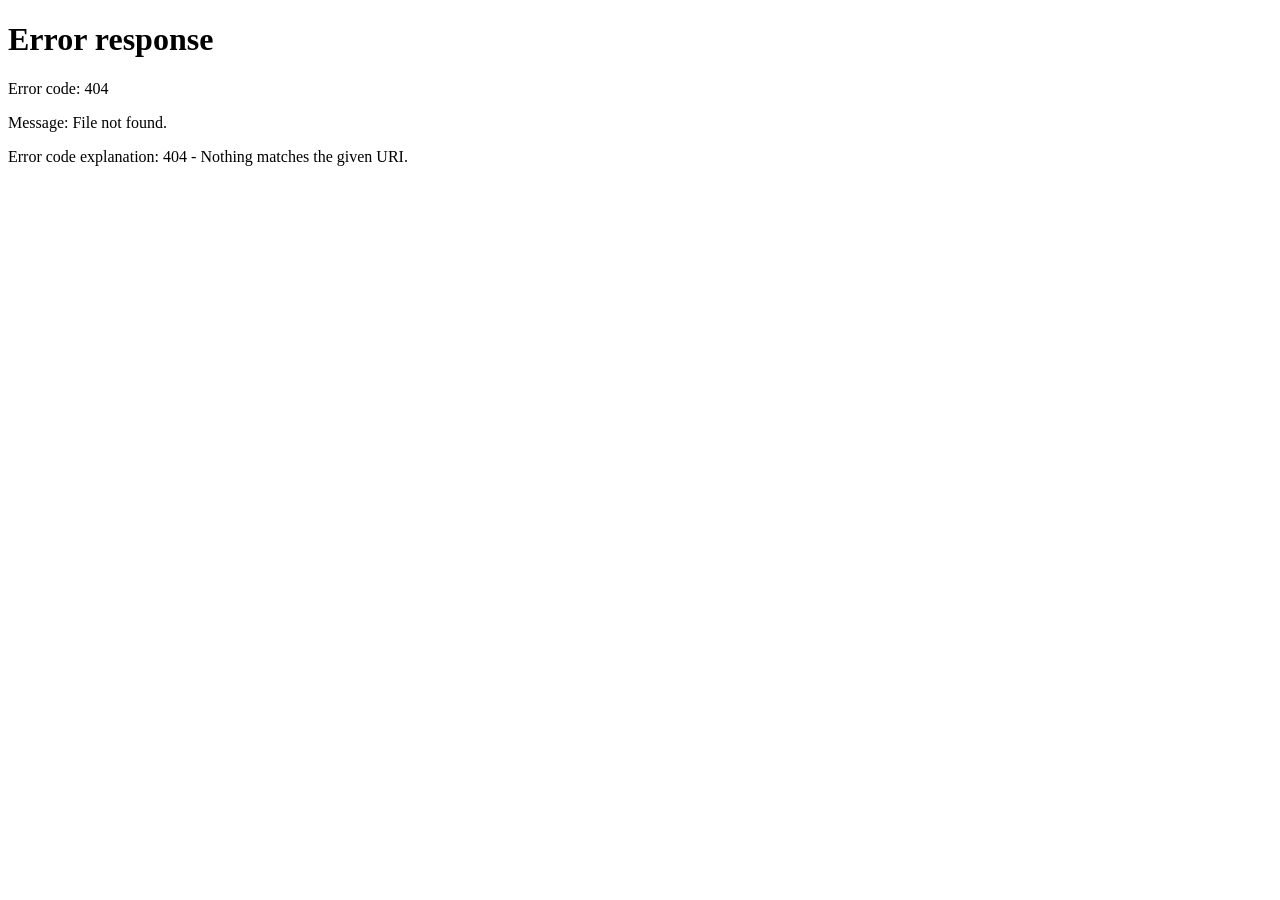
==== index.html @ b212362f "Create index.html" ====
<!DOCTYPE html>
<html>

<head>

    <meta charset="UTF-8">

    <meta name="viewport" content="width=device-width, initial-scale=1.0">

    <title>Rooted</title>

</head>

<body>

    <script>

        window.location.href = "pages/splash.html";

    </script>

</body>

</html>
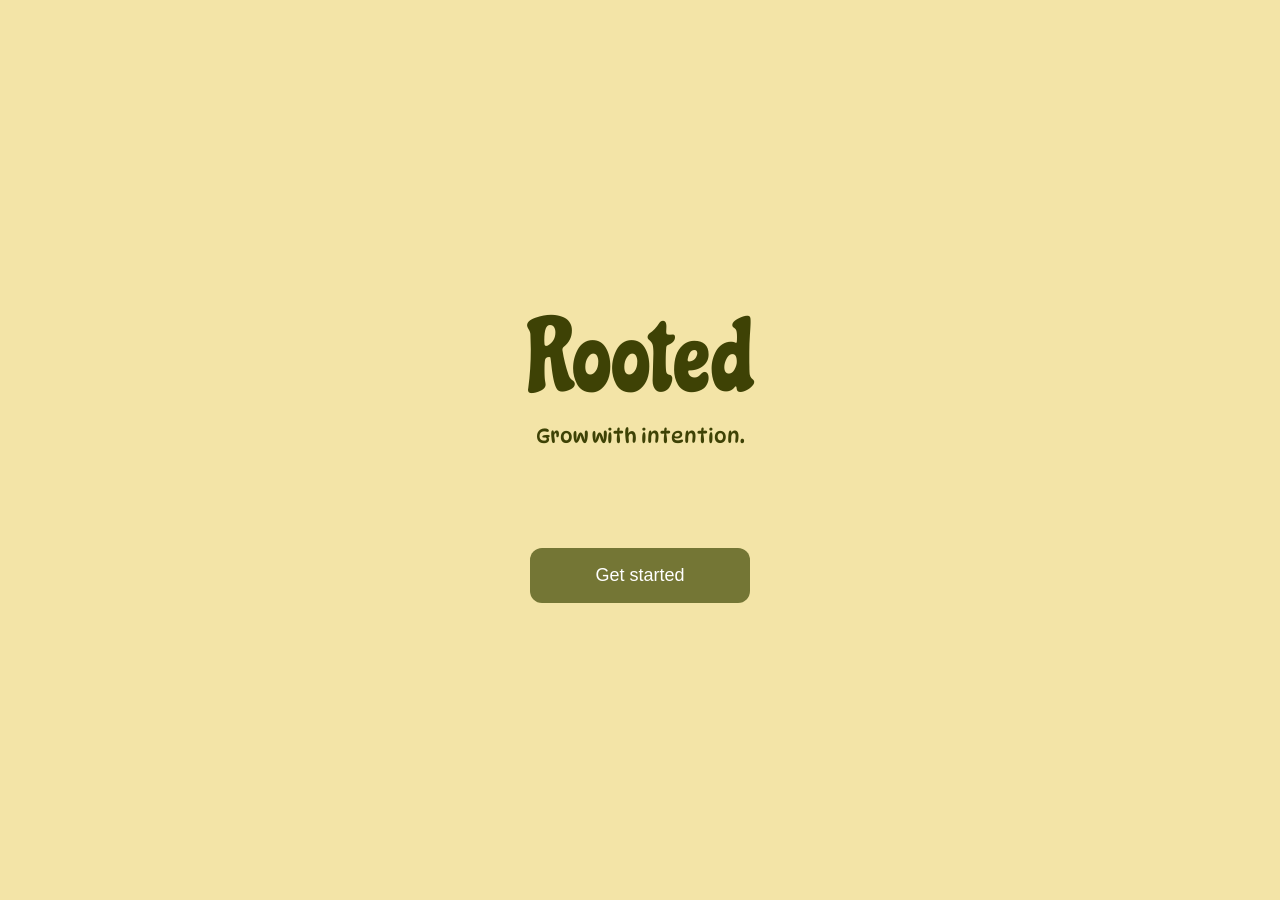
==== commit c5a3aea1: "Update index.html" ====
--- a/index.html
+++ b/index.html
@@ -15,7 +15,7 @@
 
     <script>
 
-        window.location.href = "pages/splash.html";
+        window.location.href = "Rooted%20code/pages/splash.html";
 
     </script>
 
